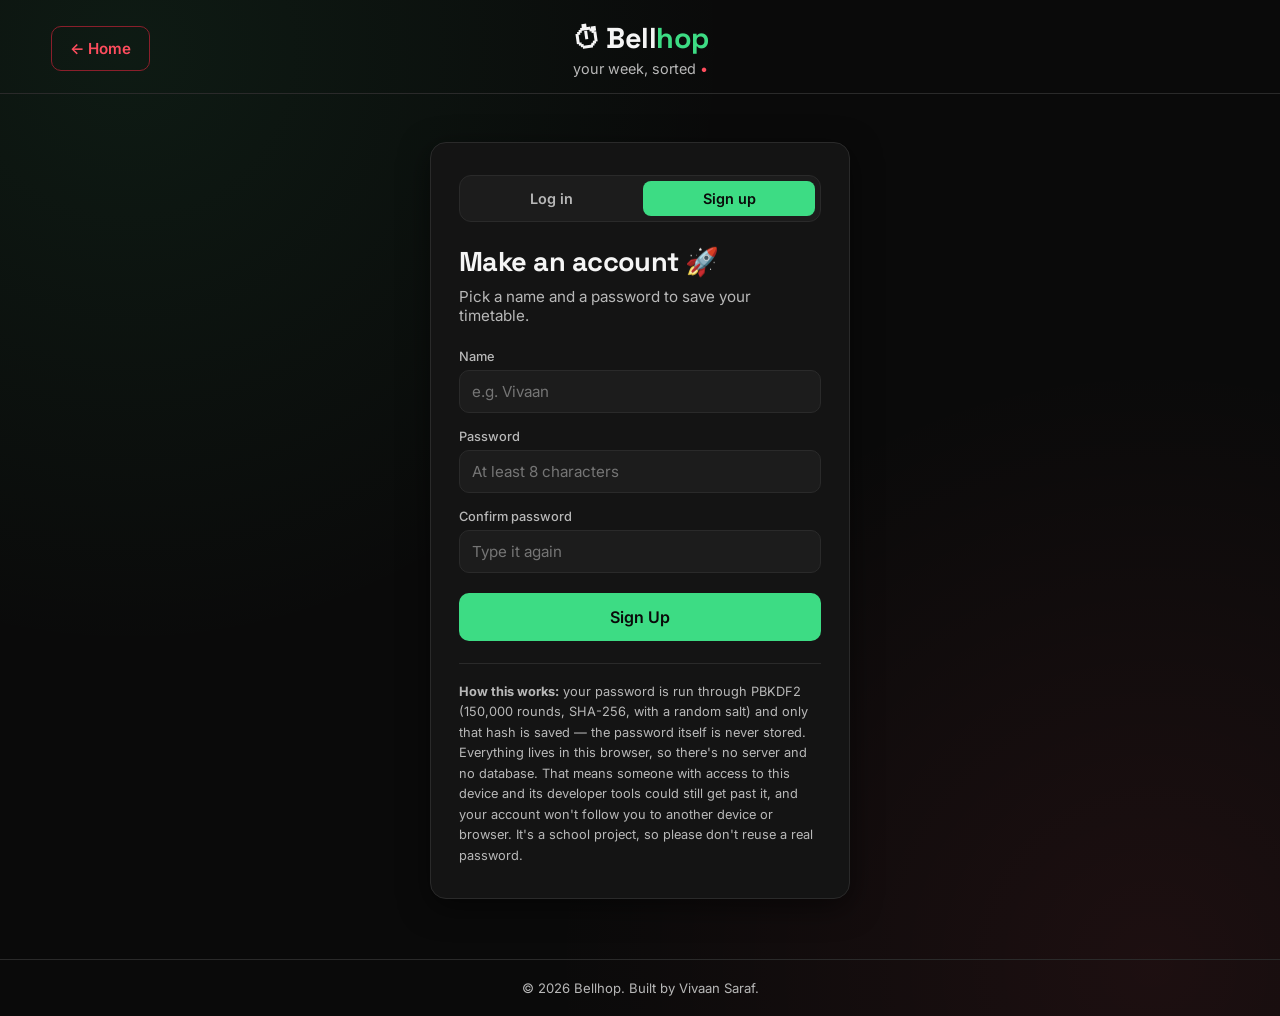
==== login.html @ 68343a3b "Add Bellhop: landing page, login, and timetable app Bellhop is a concept product for MYP students — " ====
<!DOCTYPE html>
<html lang="en">
<head>
<meta charset="UTF-8">
<meta name="viewport" content="width=device-width, initial-scale=1.0">
<title>Log In — Bellhop</title>
<link rel="preconnect" href="https://fonts.googleapis.com">
<link rel="preconnect" href="https://fonts.gstatic.com" crossorigin>
<link href="https://fonts.googleapis.com/css2?family=Space+Grotesk:wght@500;600;700&family=Inter:wght@400;500;600;700&display=swap" rel="stylesheet">
<link rel="stylesheet" href="style.css?v=5">
<link rel="stylesheet" href="login.css?v=5">
</head>
<body>

<header class="site-header">
  <div class="header-side">
    <button type="button" class="btn btn-ghost btn-home" id="homeBtn">← Home</button>
  </div>
  <div class="header-center">
    <div class="brand"><span class="brand-mark">⏱</span> Bell<span class="accent-green">hop</span></div>
    <p class="tagline">your week, sorted <span class="dot-red">•</span></p>
  </div>
  <div class="header-side header-side-right"></div>
</header>

<main class="login-shell">
  <section class="card login-card">
    <div class="mode-tabs" id="modeTabs">
      <button type="button" class="mode-tab active" data-mode="login">Log in</button>
      <button type="button" class="mode-tab" data-mode="signup">Sign up</button>
    </div>

    <h1 id="loginHeading">Welcome back 👋</h1>
    <p class="login-sub" id="loginSub">Log in to build and check your timetable.</p>

    <form id="loginForm" class="login-form" autocomplete="off">
      <div class="field">
        <label for="username">Name</label>
        <input type="text" id="username" placeholder="e.g. Vivaan" required maxlength="30" autocomplete="username">
      </div>

      <div class="field">
        <label for="password">Password</label>
        <input type="password" id="password" placeholder="At least 8 characters" required autocomplete="current-password">
      </div>

      <div class="field" id="confirmField" hidden>
        <label for="confirm">Confirm password</label>
        <input type="password" id="confirm" placeholder="Type it again" autocomplete="new-password">
      </div>

      <p class="form-msg form-msg-error" id="formError" hidden></p>
      <p class="form-msg form-msg-ok" id="formOk" hidden></p>

      <button type="submit" class="btn btn-primary btn-full" id="submitBtn">Log In</button>
    </form>

    <p class="login-note">
      <strong>How this works:</strong> your password is run through PBKDF2 (150,000 rounds, SHA-256,
      with a random salt) and only that hash is saved — the password itself is never stored.
      Everything lives in this browser, so there's no server and no database.
      That means someone with access to this device and its developer tools could still get past it,
      and your account won't follow you to another device or browser.
      It's a school project, so please don't reuse a real password.
    </p>
  </section>
</main>

<footer class="site-footer">
  <p>© 2026 Bellhop. Built by Vivaan Saraf.</p>
</footer>

<script src="login.js?v=5"></script>
</body>
</html>
---- style.css ----
:root{
  --black:#0a0a0a;
  --panel:#141414;
  --panel-2:#1c1c1c;
  --white:#f5f5f5;
  --white-dim:#b8b8b8;
  --green:#3ddc84;
  --green-dim:#1f7a48;
  --red:#ff4d5e;
  --red-dim:#8a1f2b;
  --border:#2a2a2a;
  --radius:16px;
  --shadow:0 8px 30px rgba(0,0,0,0.5);
}

*{box-sizing:border-box;margin:0;padding:0;}

/* Keep the hidden attribute working on elements that set their own display
   (e.g. .field uses display:flex, which would otherwise win). */
[hidden]{display:none !important;}

html{scroll-behavior:smooth;}

html, body{
  width:100%;
  min-height:100vh;
}

body{
  background:var(--black);
  background-image:
    radial-gradient(circle at 10% 5%, rgba(61,220,132,0.08), transparent 40%),
    radial-gradient(circle at 90% 95%, rgba(255,77,94,0.08), transparent 40%);
  color:var(--white);
  font-family:'Inter', sans-serif;
  -webkit-font-smoothing:antialiased;
  display:flex;
  flex-direction:column;
}

h1,h2,h3, .brand{
  font-family:'Space Grotesk', sans-serif;
}

.accent-green{color:var(--green);}
.dot-red{color:var(--red);}

/* HEADER */
.site-header{
  display:flex;
  align-items:center;
  gap:12px;
  padding:20px clamp(20px, 4vw, 56px) 16px;
  border-bottom:1px solid var(--border);
}
.header-side{
  flex:1 1 0;
  display:flex;
  align-items:center;
  gap:10px;
  min-width:0;
}
.header-side-right{
  justify-content:flex-end;
}
.header-center{
  text-align:center;
  flex-shrink:0;
}
.btn-home, .btn-logout{
  padding:8px 14px;
  font-size:0.85rem;
  white-space:nowrap;
}
.user-greet{
  color:var(--white-dim);
  font-size:0.85rem;
  white-space:nowrap;
  overflow:hidden;
  text-overflow:ellipsis;
}
.brand{
  font-size:1.8rem;
  font-weight:700;
  letter-spacing:-0.02em;
  color:var(--white);
}
.brand-mark{
  display:inline-block;
  transform:rotate(-8deg);
}
.tagline{
  color:var(--white-dim);
  font-size:0.9rem;
  margin-top:4px;
}

/* LAYOUT — full-width, fills the screen */
.page-shell{
  flex:1;
  width:100%;
  max-width:1800px;
  margin:0 auto;
  padding:28px clamp(20px, 4vw, 56px) 40px;
  display:grid;
  grid-template-columns:minmax(300px, 380px) 1fr;
  gap:28px;
  align-items:start;
}

/* Grid items default to min-width:auto, which lets wide content (the day-tab
   row) push a column past the viewport. Let them shrink instead. */
.page-shell > *{
  min-width:0;
}

.sidebar{
  display:flex;
  flex-direction:column;
  gap:24px;
  position:sticky;
  top:28px;
}

.card{
  background:var(--panel);
  border:1px solid var(--border);
  border-radius:var(--radius);
  padding:22px 20px;
  box-shadow:var(--shadow);
}

.timetable-card{
  min-height:calc(100vh - 220px);
  display:flex;
  flex-direction:column;
}

.card h2{
  font-size:1.15rem;
  margin-bottom:16px;
}

/* FORM */
.class-form{
  display:flex;
  flex-direction:column;
  gap:14px;
}

.field{
  display:flex;
  flex-direction:column;
  gap:6px;
}

.field-row{
  display:flex;
  gap:12px;
}
.field-row .field{
  flex:1;
}

label{
  font-size:0.8rem;
  color:var(--white-dim);
  font-weight:500;
}

input, select{
  background:var(--panel-2);
  border:1px solid var(--border);
  color:var(--white);
  padding:11px 12px;
  border-radius:10px;
  font-size:0.95rem;
  font-family:inherit;
  outline:none;
  transition:border-color 0.15s;
  width:100%;
}

input:focus, select:focus{
  border-color:var(--green);
}

select{
  appearance:none;
  background-image:linear-gradient(45deg, transparent 50%, var(--green) 50%), linear-gradient(135deg, var(--green) 50%, transparent 50%);
  background-position: calc(100% - 18px) center, calc(100% - 13px) center;
  background-size:5px 5px, 5px 5px;
  background-repeat:no-repeat;
}

.color-picker{
  display:flex;
  gap:10px;
}

.swatch{
  width:32px;
  height:32px;
  border-radius:50%;
  border:2px solid var(--border);
  cursor:pointer;
  transition:transform 0.15s, border-color 0.15s;
}
.swatch:hover{transform:scale(1.1);}
.swatch.selected{
  border-color:var(--white);
  box-shadow:0 0 0 2px var(--black), 0 0 0 4px currentColor;
}
.swatch-green{background:var(--green); color:var(--green);}
.swatch-red{background:var(--red); color:var(--red);}
.swatch-white{background:var(--white); color:var(--white);}

.btn{
  display:inline-block;
  border:none;
  border-radius:10px;
  padding:12px 18px;
  font-family:inherit;
  font-weight:600;
  font-size:0.95rem;
  text-decoration:none;
  text-align:center;
  cursor:pointer;
  transition:transform 0.12s ease, filter 0.15s;
}
.btn:active{transform:scale(0.97);}

.btn-primary{
  background:var(--green);
  color:var(--black);
}
.btn-primary:hover{filter:brightness(1.1);}

.btn-ghost{
  background:transparent;
  color:var(--red);
  border:1px solid var(--red-dim);
}
.btn-ghost:hover{
  background:rgba(255,77,94,0.1);
}

/* TIMETABLE CARD */
.tt-header{
  display:flex;
  align-items:center;
  justify-content:space-between;
  gap:10px;
  flex-wrap:wrap;
  margin-bottom:16px;
}
.tt-header h2{margin-bottom:0;}

/* day-tabs only used as a mobile/narrow filter */
.day-tabs{
  display:none;
  gap:6px;
  overflow-x:auto;
  padding-bottom:10px;
  margin-bottom:14px;
  -webkit-overflow-scrolling:touch;
}
.day-tabs::-webkit-scrollbar{height:4px;}
.day-tabs::-webkit-scrollbar-thumb{background:var(--border);border-radius:4px;}

.day-tab{
  flex:0 0 auto;
  background:var(--panel-2);
  color:var(--white-dim);
  border:1px solid var(--border);
  padding:8px 14px;
  border-radius:999px;
  font-family:inherit;
  font-weight:600;
  font-size:0.85rem;
  cursor:pointer;
  transition:all 0.15s;
}
.day-tab:hover{
  border-color:var(--green-dim);
  color:var(--white);
}
.day-tab.active{
  background:var(--green);
  color:var(--black);
  border-color:var(--green);
}

/* WEEK GRID — full 7-day view, fills all available width */
.week-grid{
  flex:1;
  display:grid;
  grid-template-columns:repeat(7, 1fr);
  gap:12px;
}

.day-col{
  background:var(--panel-2);
  border:1px solid var(--border);
  border-radius:12px;
  padding:12px;
  display:flex;
  flex-direction:column;
  gap:10px;
  min-height:100%;
}

.day-col-head{
  font-size:0.85rem;
  font-weight:700;
  color:var(--green);
  text-align:center;
  padding-bottom:8px;
  border-bottom:1px solid var(--border);
}

.day-col.is-today .day-col-head{
  color:var(--black);
  background:var(--green);
  border-radius:8px;
  padding:6px 4px;
  border-bottom:none;
}

.day-col-list{
  display:flex;
  flex-direction:column;
  gap:8px;
  flex:1;
}

.day-col-empty{
  color:var(--white-dim);
  font-size:0.78rem;
  text-align:center;
  padding:14px 4px;
  opacity:0.6;
}

.class-item{
  display:flex;
  align-items:flex-start;
  gap:8px;
  background:var(--panel);
  border:1px solid var(--border);
  border-left:4px solid var(--green);
  border-radius:10px;
  padding:10px;
  animation:pop 0.2s ease;
}
.class-item.color-red{border-left-color:var(--red);}
.class-item.color-white{border-left-color:var(--white);}

@keyframes pop{
  from{opacity:0; transform:translateY(6px);}
  to{opacity:1; transform:translateY(0);}
}

.class-info{
  flex:1;
  min-width:0;
}
.class-subject{
  font-weight:600;
  font-size:0.92rem;
  margin-bottom:2px;
  overflow-wrap:break-word;
}
.class-meta{
  font-size:0.76rem;
  color:var(--white-dim);
  display:flex;
  gap:6px;
  flex-wrap:wrap;
}
.class-time{
  color:var(--green);
  font-weight:600;
}

.class-delete{
  background:transparent;
  border:none;
  color:var(--red);
  font-size:1rem;
  cursor:pointer;
  padding:4px;
  line-height:1;
  border-radius:8px;
  transition:background 0.15s;
  flex-shrink:0;
}
.class-delete:hover{
  background:rgba(255,77,94,0.12);
}

.empty-state{
  text-align:center;
  color:var(--white-dim);
  padding:24px 10px;
  font-size:0.9rem;
}

/* NEXT UP */
.next-card{
  border-color:var(--green-dim);
}
.next-up .class-item{
  border-left-color:var(--green);
}

/* FOOTER */
.site-footer{
  text-align:center;
  color:var(--white-dim);
  font-size:0.82rem;
  padding:20px;
  border-top:1px solid var(--border);
}

/* RESPONSIVE */
@media (max-width:1100px){
  .week-grid{
    grid-template-columns:repeat(7, minmax(200px, 1fr));
    overflow-x:auto;
    padding-bottom:8px;
  }
  .day-col{min-width:200px;}
}

@media (max-width:860px){
  .page-shell{
    grid-template-columns:1fr;
  }
  .sidebar{
    position:static;
  }
  .timetable-card{
    min-height:0;
  }
  .day-tabs{display:flex;}
  .week-grid{
    display:block;
  }
  .day-col{
    display:none;
    min-width:0;
    border:none;
    background:transparent;
    padding:0;
  }
  .day-col.active{display:flex;}
  .day-col-head{display:none;}
}

@media (max-width:700px){
  .site-header{
    flex-wrap:wrap;
    justify-content:space-between;
    padding-top:16px;
  }
  .header-center{
    order:-1;
    flex:1 1 100%;
  }
  .header-side{flex:0 0 auto;}
  .user-greet{max-width:40vw;}
}

@media (max-width:480px){
  .brand{font-size:1.5rem;}
  .card{padding:18px 14px;}
  .field-row{flex-direction:column;}
  .class-item{flex-wrap:wrap;}
  .tagline{margin-bottom:6px;}
}
---- login.css ----
.login-shell{
  flex:1;
  display:flex;
  align-items:center;
  justify-content:center;
  padding:48px clamp(20px, 4vw, 56px) 60px;
}

.login-card{
  width:100%;
  max-width:420px;
  padding:32px 28px;
}

.mode-tabs{
  display:flex;
  gap:6px;
  background:var(--panel-2);
  border:1px solid var(--border);
  border-radius:12px;
  padding:5px;
  margin-bottom:22px;
}

.mode-tab{
  flex:1;
  background:transparent;
  border:none;
  border-radius:8px;
  padding:9px 10px;
  font-family:inherit;
  font-size:0.9rem;
  font-weight:600;
  color:var(--white-dim);
  cursor:pointer;
  transition:background 0.15s, color 0.15s;
}
.mode-tab:hover{color:var(--white);}
.mode-tab.active{
  background:var(--green);
  color:var(--black);
}

.form-msg{
  font-size:0.85rem;
  font-weight:500;
  line-height:1.5;
}
.form-msg-error{color:var(--red);}
.form-msg-ok{color:var(--green);}

.login-card h1{
  font-family:'Space Grotesk', sans-serif;
  font-size:1.7rem;
  font-weight:700;
  letter-spacing:-0.02em;
  margin-bottom:8px;
}

.login-sub{
  color:var(--white-dim);
  font-size:0.95rem;
  margin-bottom:24px;
}

.login-form{
  display:flex;
  flex-direction:column;
  gap:16px;
}

.btn-full{
  width:100%;
  padding:14px 18px;
  font-size:1rem;
  margin-top:4px;
}

.login-error{
  color:var(--red);
  font-size:0.85rem;
  font-weight:500;
}

.login-note{
  margin-top:22px;
  padding-top:18px;
  border-top:1px solid var(--border);
  color:var(--white-dim);
  font-size:0.8rem;
  line-height:1.6;
}

@media (max-width:480px){
  .login-shell{padding:28px 16px 40px;}
  .login-card{padding:24px 18px;}
}
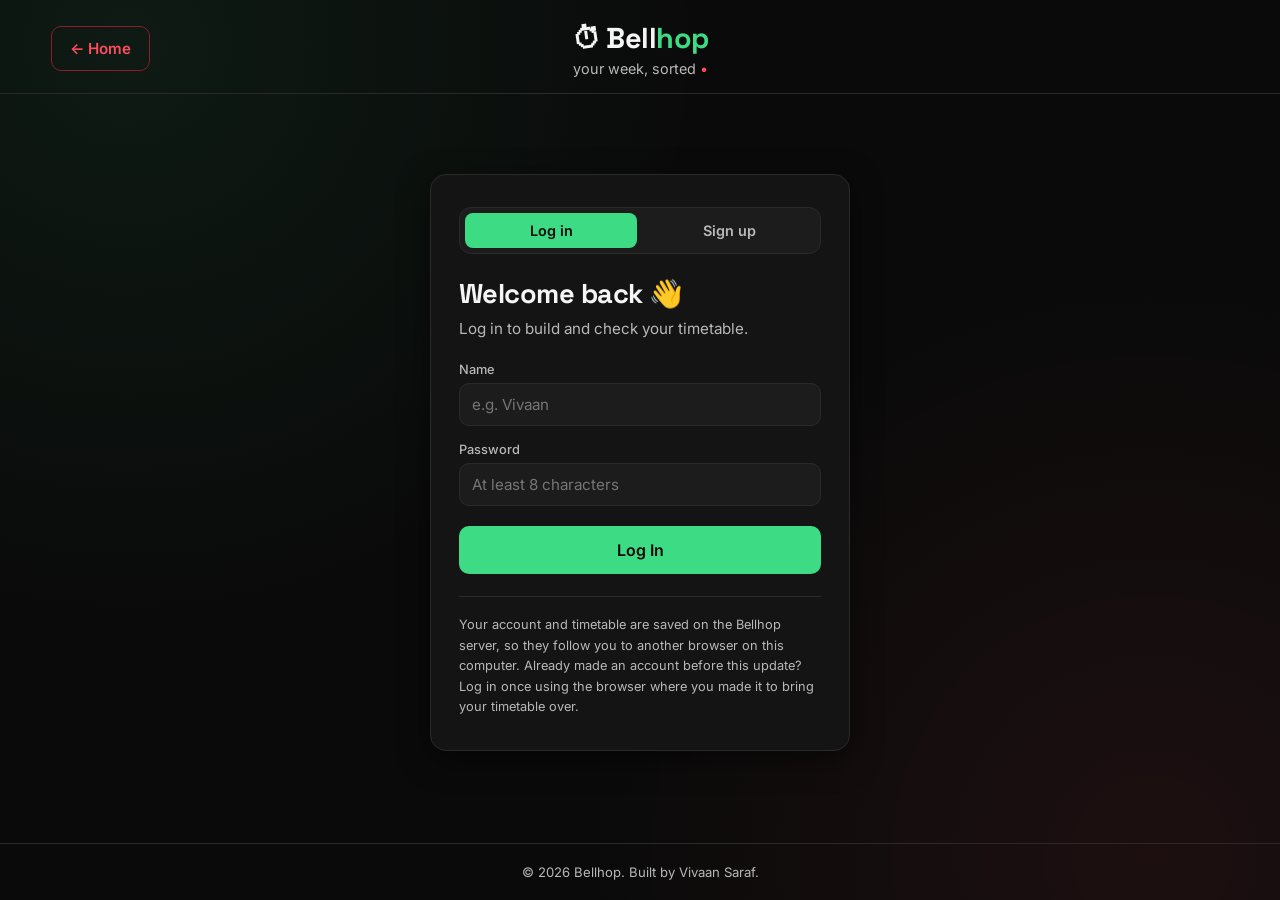
==== commit 4aeb5339: "Improve Bellhop timetable and account experience" ====
--- a/login.html
+++ b/login.html
@@ -7,8 +7,8 @@
 <link rel="preconnect" href="https://fonts.googleapis.com">
 <link rel="preconnect" href="https://fonts.gstatic.com" crossorigin>
 <link href="https://fonts.googleapis.com/css2?family=Space+Grotesk:wght@500;600;700&family=Inter:wght@400;500;600;700&display=swap" rel="stylesheet">
-<link rel="stylesheet" href="style.css?v=5">
-<link rel="stylesheet" href="login.css?v=5">
+<link rel="stylesheet" href="style.css?v=6">
+<link rel="stylesheet" href="login.css?v=6">
 </head>
 <body>
 
@@ -56,12 +56,8 @@
     </form>
 
     <p class="login-note">
-      <strong>How this works:</strong> your password is run through PBKDF2 (150,000 rounds, SHA-256,
-      with a random salt) and only that hash is saved — the password itself is never stored.
-      Everything lives in this browser, so there's no server and no database.
-      That means someone with access to this device and its developer tools could still get past it,
-      and your account won't follow you to another device or browser.
-      It's a school project, so please don't reuse a real password.
+      Your account and timetable are saved on the Bellhop server, so they follow you to another browser on this computer.
+      Already made an account before this update? Log in once using the browser where you made it to bring your timetable over.
     </p>
   </section>
 </main>
@@ -70,6 +66,6 @@
   <p>© 2026 Bellhop. Built by Vivaan Saraf.</p>
 </footer>
 
-<script src="login.js?v=5"></script>
+<script src="login.js?v=9"></script>
 </body>
 </html>
--- a/style.css
+++ b/style.css
@@ -99,11 +99,11 @@
 .page-shell{
   flex:1;
   width:100%;
-  max-width:1800px;
+  max-width:none;
   margin:0 auto;
   padding:28px clamp(20px, 4vw, 56px) 40px;
   display:grid;
-  grid-template-columns:minmax(300px, 380px) 1fr;
+  grid-template-columns:minmax(0, 1fr);
   gap:28px;
   align-items:start;
 }
@@ -115,12 +115,13 @@
 }
 
 .sidebar{
-  display:flex;
-  flex-direction:column;
+  display:grid;
+  grid-template-columns:minmax(0, 2fr) minmax(280px, 1fr);
   gap:24px;
-  position:sticky;
-  top:28px;
-}
+  align-items:start;
+}
+.add-card{grid-row:span 2;}
+.sidebar > *{min-width:0;}
 
 .card{
   background:var(--panel);
@@ -131,7 +132,7 @@
 }
 
 .timetable-card{
-  min-height:calc(100vh - 220px);
+  min-height:300px;
   display:flex;
   flex-direction:column;
 }
@@ -143,10 +144,33 @@
 
 /* FORM */
 .class-form{
-  display:flex;
-  flex-direction:column;
+  display:grid;
+  grid-template-columns:repeat(2,minmax(0,1fr));
   gap:14px;
 }
+.form-wide{grid-column:1 / -1;}
+.class-form > *{min-width:0;}
+.form-help{font-size:.84rem;color:var(--white-dim);line-height:1.55;}
+.repeat-options{border:1px solid var(--border);border-radius:10px;padding:12px 14px;}
+.repeat-options summary{cursor:pointer;font-size:.9rem;color:var(--green);}
+.repeat-options p{font-size:.8rem;color:var(--white-dim);margin:12px 0;line-height:1.5;}
+.repeat-options fieldset{border:0;}
+.repeat-days{display:flex;flex-wrap:wrap;gap:8px;}
+.repeat-day{display:flex;align-items:center;gap:7px;padding:9px 12px;border:1px solid var(--border);border-radius:8px;cursor:pointer;}
+.repeat-day:has(input:checked){border-color:var(--green);color:var(--green);}
+.repeat-day:has(input:disabled){opacity:.45;cursor:default;}
+.repeat-day input{width:16px;height:16px;accent-color:var(--green);}
+.sr-only{position:absolute;width:1px;height:1px;padding:0;margin:-1px;overflow:hidden;clip:rect(0,0,0,0);white-space:nowrap;border:0;}
+.btn:disabled{opacity:.55;cursor:wait;}
+.btn:focus-visible, summary:focus-visible, input:focus-visible{outline:2px solid var(--green);outline-offset:3px;}
+.clash-dialog{margin:auto;width:min(480px,calc(100% - 32px));max-height:85vh;overflow:auto;border:1px solid var(--red-dim);border-radius:20px;padding:28px;background:var(--panel);color:var(--white);box-shadow:var(--shadow);font-family:inherit;}
+.clash-dialog::backdrop{background:rgba(0,0,0,.75);backdrop-filter:blur(4px);}
+.clash-icon{display:grid;place-items:center;width:38px;height:38px;background:var(--red);color:var(--black);font-weight:700;font-size:1.4rem;border-radius:50%;margin-bottom:18px;}
+.clash-dialog h2{font-size:1.5rem;margin-bottom:10px;}
+.clash-dialog p{color:var(--white-dim);font-size:.92rem;line-height:1.6;}
+.clash-dialog ul{list-style:none;margin:20px 0;display:grid;gap:10px;}
+.clash-dialog li{padding:12px;background:var(--panel-2);border-left:3px solid var(--red);border-radius:8px;font-size:.9rem;line-height:1.6;overflow-wrap:anywhere;}
+.clash-dialog .btn{width:100%;}
 
 .field{
   display:flex;
@@ -298,6 +322,74 @@
   grid-template-columns:repeat(7, 1fr);
   gap:12px;
 }
+.week-grid.cycle-grid{
+  grid-template-columns:repeat(10, minmax(170px, 1fr));
+  overflow-x:auto;
+  padding-bottom:8px;
+}
+
+.schedule-settings{
+  display:flex;
+  align-items:end;
+  flex-wrap:wrap;
+  gap:12px 18px;
+  padding:14px;
+  margin-bottom:16px;
+  background:var(--panel-2);
+  border:1px solid var(--border);
+  border-radius:12px;
+}
+.schedule-settings .field{min-width:150px;}
+.schedule-settings select,
+.schedule-settings input{width:100%;}
+.schedule-settings p{
+  color:var(--white-dim);
+  font-size:0.78rem;
+  line-height:1.45;
+  flex:1 1 200px;
+}
+
+.import-card input[type=file]{
+  display:block;
+  width:100%;
+  margin:8px 0 12px;
+  font-size:0.84rem;
+}
+.import-card .btn{width:100%;}
+.import-help, .import-message{
+  color:var(--white-dim);
+  font-size:0.85rem;
+  line-height:1.5;
+}
+.import-help{margin-bottom:14px;}
+.import-message:not(:empty){margin-top:10px;}
+
+.import-preview{
+  margin-top:24px;
+  padding-top:24px;
+  border-top:1px solid var(--border);
+  scroll-margin-top:100px;
+}
+.preview-heading h3{font-size:1.35rem; margin-bottom:6px;}
+.preview-heading p{color:var(--white-dim); font-size:0.9rem; margin-bottom:18px;}
+.import-preview #previewError:not(:empty){color:var(--red); margin-bottom:12px;}
+.preview-date{max-width:290px; margin-bottom:18px;}
+.preview-date small{color:var(--white-dim); line-height:1.45;}
+.preview-rows{display:flex; flex-direction:column; gap:10px;}
+.preview-row{
+  display:grid;
+  grid-template-columns:110px minmax(130px,1fr) 115px 115px minmax(110px,0.7fr) auto;
+  gap:8px;
+  align-items:end;
+  padding:12px;
+  border:1px solid var(--border);
+  border-radius:12px;
+  background:var(--panel-2);
+}
+.preview-row input, .preview-row select{width:100%; min-width:0;}
+.preview-row .preview-remove{padding:11px 12px;}
+.preview-actions{display:flex; gap:10px; flex-wrap:wrap; margin-top:16px;}
+.preview-actions .btn{flex:1 1 auto;}
 
 .day-col{
   background:var(--panel-2);
@@ -438,8 +530,9 @@
     grid-template-columns:1fr;
   }
   .sidebar{
-    position:static;
-  }
+    grid-template-columns:repeat(2,minmax(0,1fr));
+  }
+  .add-card{grid-column:1 / -1;grid-row:auto;}
   .timetable-card{
     min-height:0;
   }
@@ -456,6 +549,9 @@
   }
   .day-col.active{display:flex;}
   .day-col-head{display:none;}
+  .preview-row{grid-template-columns:repeat(2,minmax(0,1fr));}
+  .preview-row .field:nth-child(2){grid-column:span 2;}
+  .preview-row .preview-remove{grid-column:span 2;}
 }
 
 @media (max-width:700px){
@@ -473,9 +569,12 @@
 }
 
 @media (max-width:480px){
+  .sidebar,.class-form{grid-template-columns:minmax(0,1fr);}
+  .add-card{grid-column:auto;}
   .brand{font-size:1.5rem;}
   .card{padding:18px 14px;}
   .field-row{flex-direction:column;}
   .class-item{flex-wrap:wrap;}
   .tagline{margin-bottom:6px;}
-}
+  .schedule-settings .field{flex:1 1 100%;}
+}
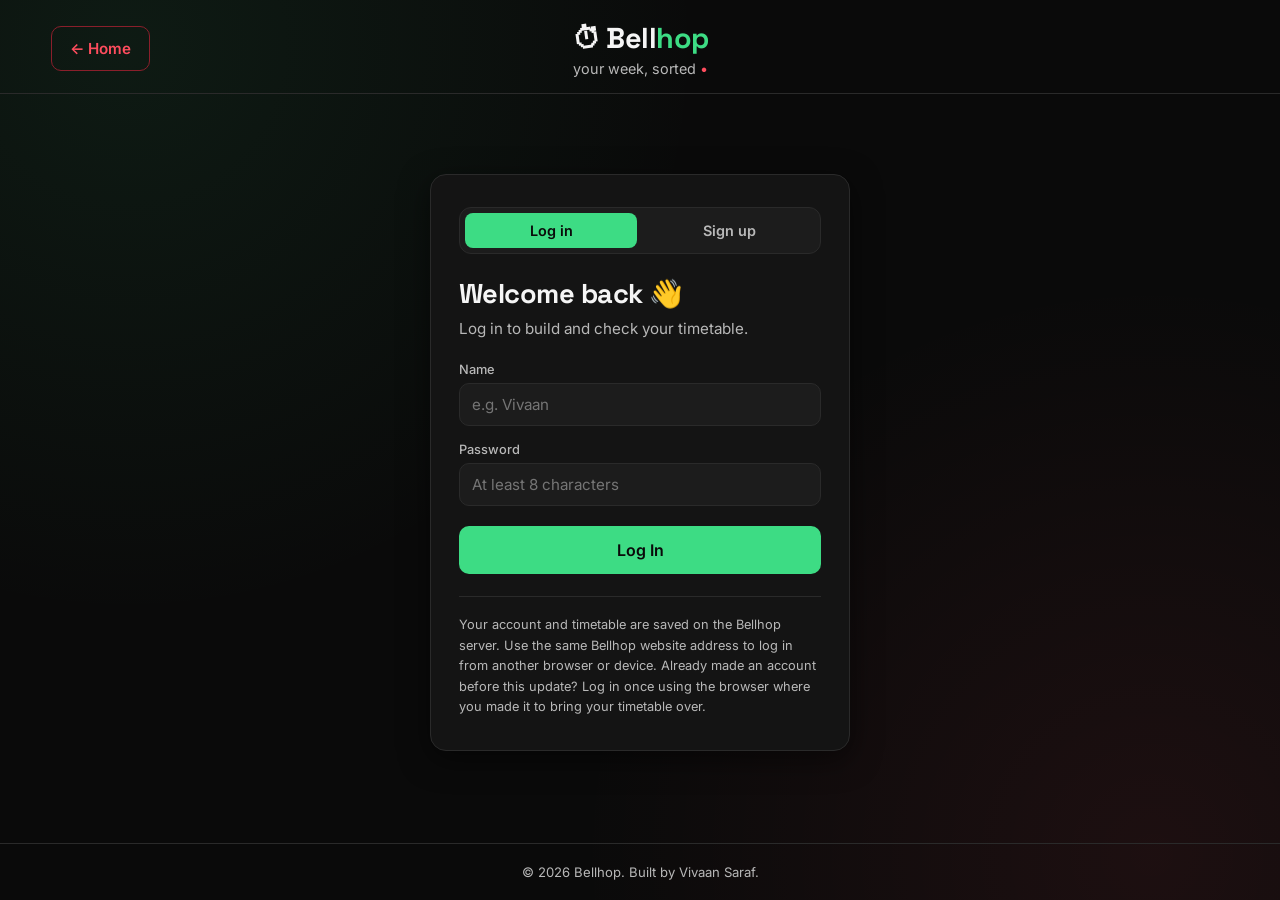
==== commit 1e603f09: "Prepare Bellhop for free hosting with persistent Postgres storage" ====
--- a/login.html
+++ b/login.html
@@ -56,7 +56,7 @@
     </form>
 
     <p class="login-note">
-      Your account and timetable are saved on the Bellhop server, so they follow you to another browser on this computer.
+      Your account and timetable are saved on the Bellhop server. Use the same Bellhop website address to log in from another browser or device.
       Already made an account before this update? Log in once using the browser where you made it to bring your timetable over.
     </p>
   </section>
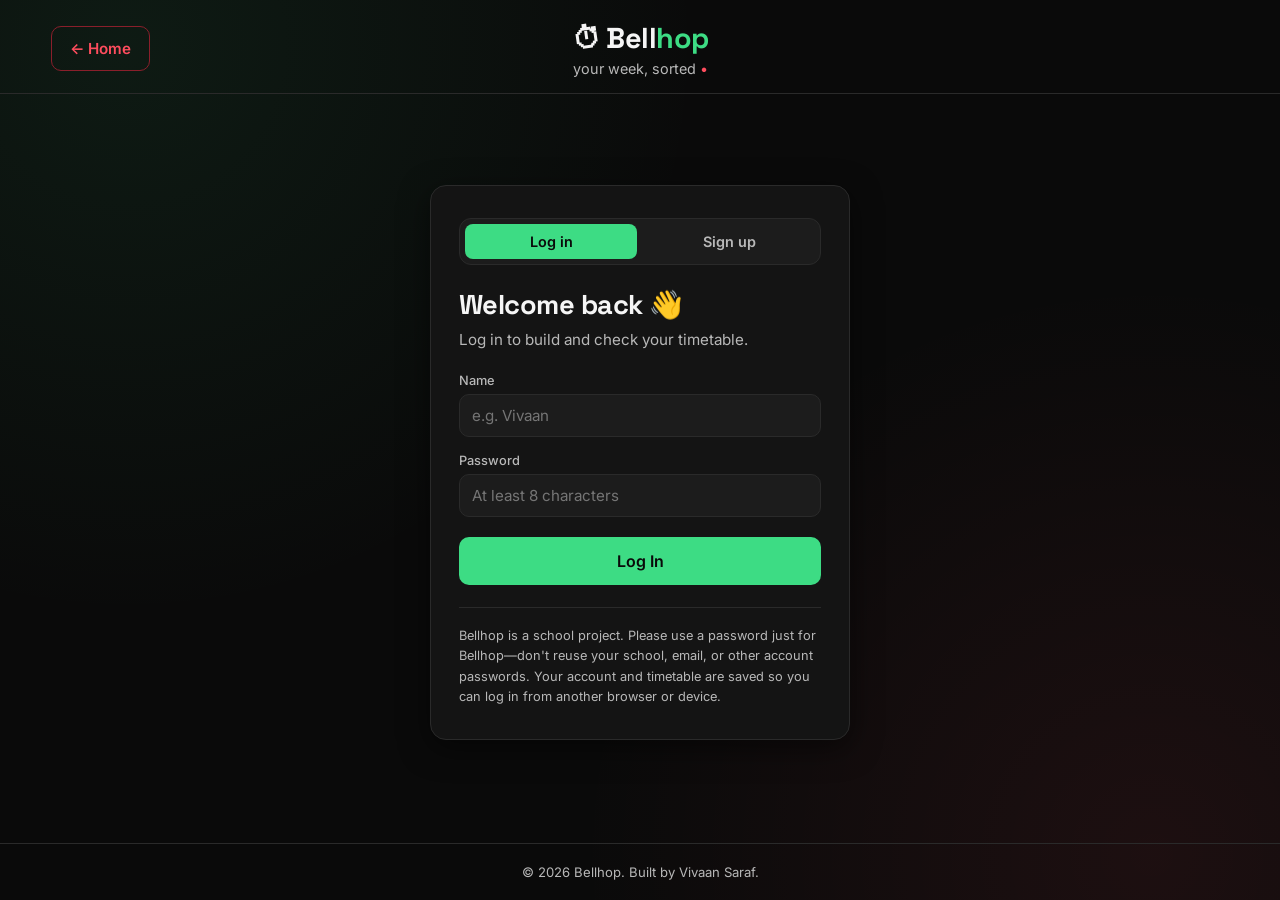
==== commit b7c05711: "Add a school project password reminder to the login page" ====
--- a/login.html
+++ b/login.html
@@ -4,6 +4,7 @@
 <meta charset="UTF-8">
 <meta name="viewport" content="width=device-width, initial-scale=1.0">
 <title>Log In — Bellhop</title>
+<script src="session-ui.js?v=10"></script>
 <link rel="preconnect" href="https://fonts.googleapis.com">
 <link rel="preconnect" href="https://fonts.gstatic.com" crossorigin>
 <link href="https://fonts.googleapis.com/css2?family=Space+Grotesk:wght@500;600;700&family=Inter:wght@400;500;600;700&display=swap" rel="stylesheet">
@@ -56,8 +57,8 @@
     </form>
 
     <p class="login-note">
-      Your account and timetable are saved on the Bellhop server. Use the same Bellhop website address to log in from another browser or device.
-      Already made an account before this update? Log in once using the browser where you made it to bring your timetable over.
+      Bellhop is a school project. Please use a password just for Bellhop—don't reuse your school, email, or other account passwords.
+      Your account and timetable are saved so you can log in from another browser or device.
     </p>
   </section>
 </main>
@@ -66,6 +67,6 @@
   <p>© 2026 Bellhop. Built by Vivaan Saraf.</p>
 </footer>
 
-<script src="login.js?v=9"></script>
+<script src="login.js?v=10"></script>
 </body>
 </html>
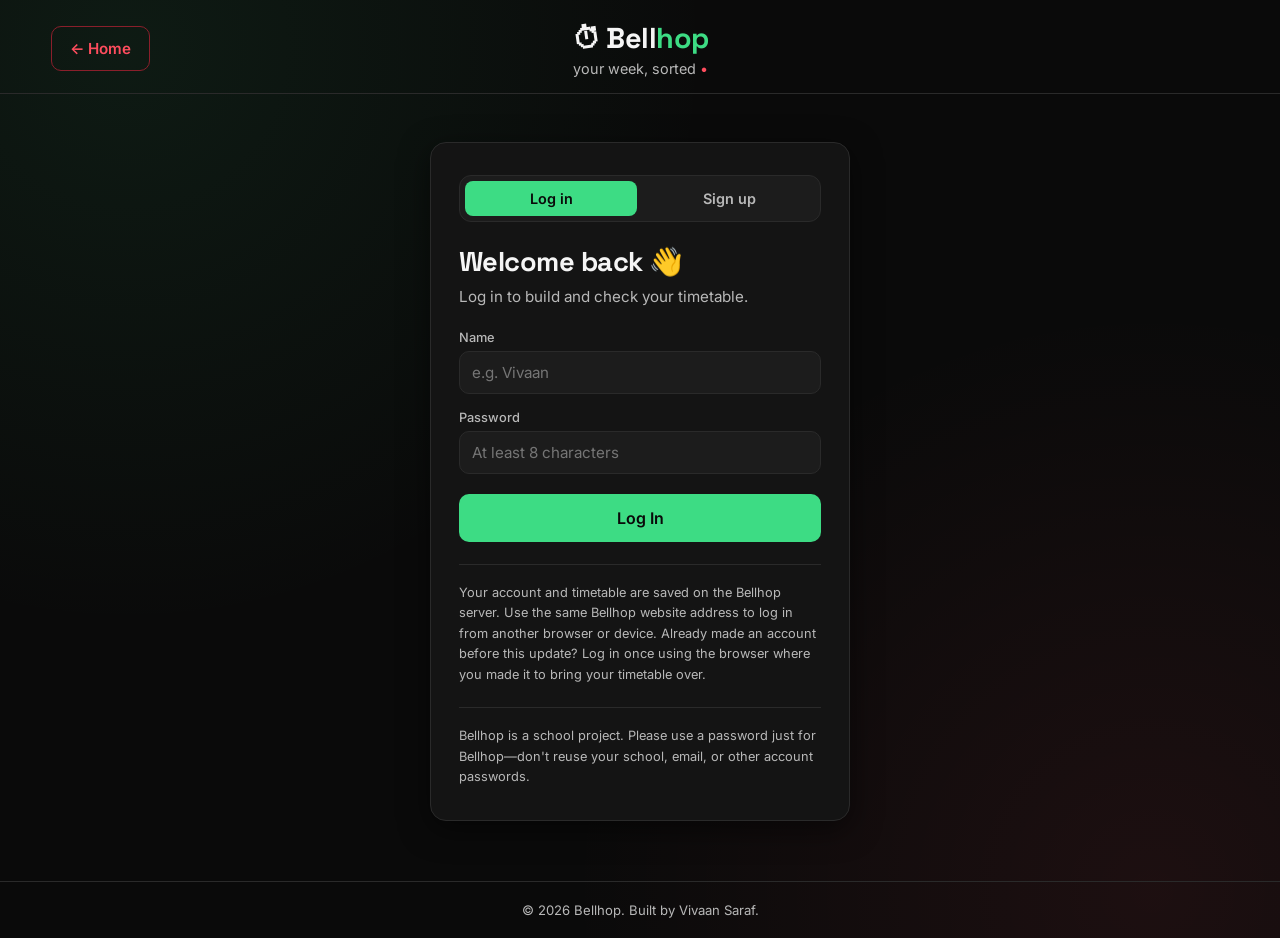
==== commit 045a3723: "Keep the original account note alongside the password reminder" ====
--- a/login.html
+++ b/login.html
@@ -57,8 +57,11 @@
     </form>
 
     <p class="login-note">
+      Your account and timetable are saved on the Bellhop server. Use the same Bellhop website address to log in from another browser or device.
+      Already made an account before this update? Log in once using the browser where you made it to bring your timetable over.
+    </p>
+    <p class="login-note">
       Bellhop is a school project. Please use a password just for Bellhop—don't reuse your school, email, or other account passwords.
-      Your account and timetable are saved so you can log in from another browser or device.
     </p>
   </section>
 </main>
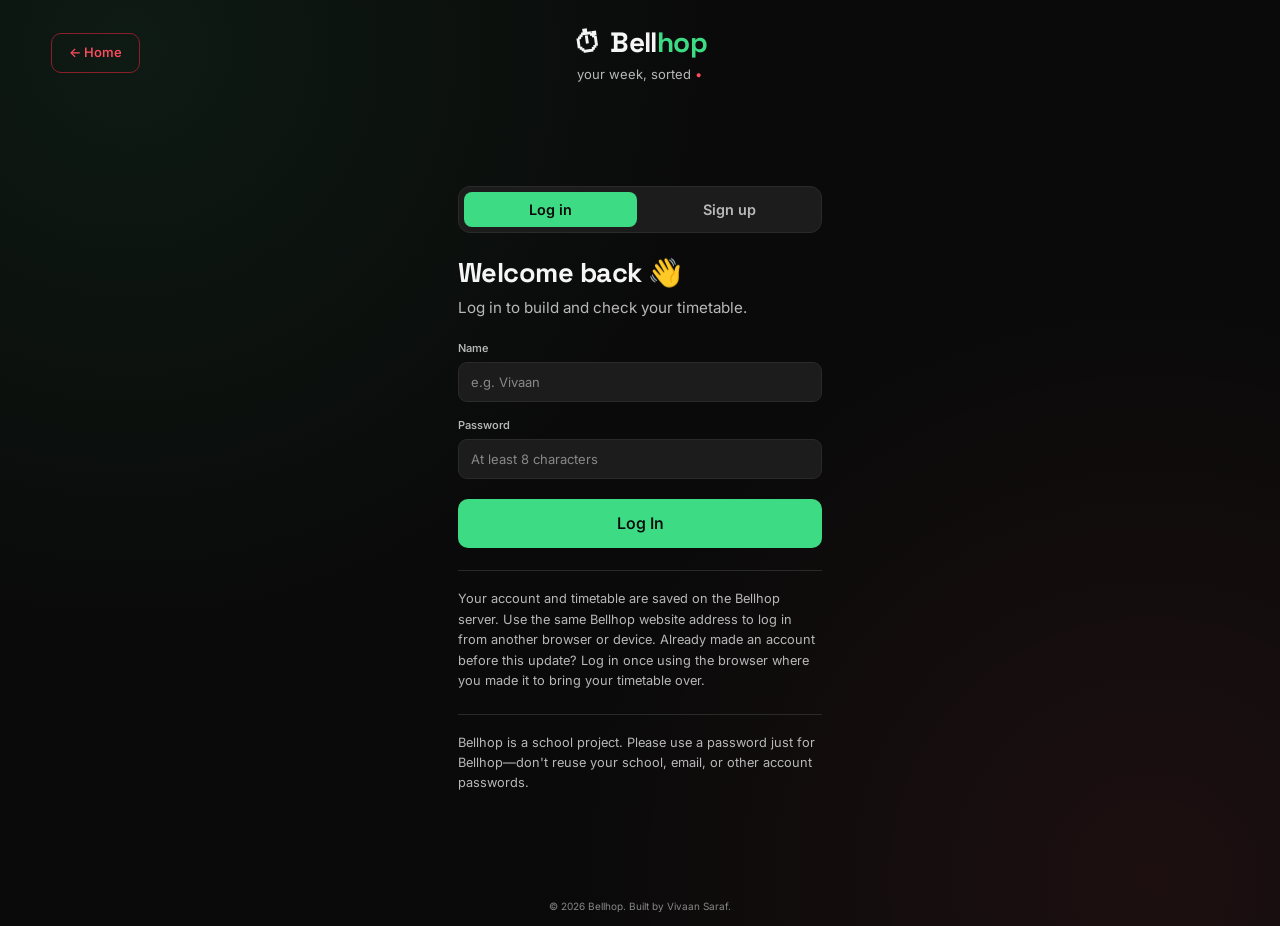
==== commit cd262da2: "Fix login header spacing and responsive brand alignment" ====
--- a/login.html
+++ b/login.html
@@ -9,16 +9,16 @@
 <link rel="preconnect" href="https://fonts.gstatic.com" crossorigin>
 <link href="https://fonts.googleapis.com/css2?family=Space+Grotesk:wght@500;600;700&family=Inter:wght@400;500;600;700&display=swap" rel="stylesheet">
 <link rel="stylesheet" href="style.css?v=6">
-<link rel="stylesheet" href="login.css?v=6">
+<link rel="stylesheet" href="login.css?v=7">
 </head>
-<body>
+<body class="login-page">
 
 <header class="site-header">
   <div class="header-side">
     <button type="button" class="btn btn-ghost btn-home" id="homeBtn">← Home</button>
   </div>
   <div class="header-center">
-    <div class="brand"><span class="brand-mark">⏱</span> Bell<span class="accent-green">hop</span></div>
+    <div class="brand"><span class="brand-mark" aria-hidden="true">⏱</span><span class="brand-name">Bell<span class="accent-green">hop</span></span></div>
     <p class="tagline">your week, sorted <span class="dot-red">•</span></p>
   </div>
   <div class="header-side header-side-right"></div>
--- a/style.css
+++ b/style.css
@@ -1,7 +1,9 @@
 :root{
+  color-scheme:dark;
   --black:#0a0a0a;
   --panel:#141414;
   --panel-2:#1c1c1c;
+  --calendar:#141414;
   --white:#f5f5f5;
   --white-dim:#b8b8b8;
   --green:#3ddc84;
@@ -10,571 +12,351 @@
   --red-dim:#8a1f2b;
   --border:#2a2a2a;
   --radius:16px;
-  --shadow:0 8px 30px rgba(0,0,0,0.5);
-}
-
+  --shadow:0 8px 30px rgba(0,0,0,.5);
+  --day-count:5;
+  --hour-height:100px;
+  --grid-height:1100px;
+}
 *{box-sizing:border-box;margin:0;padding:0;}
-
-/* Keep the hidden attribute working on elements that set their own display
-   (e.g. .field uses display:flex, which would otherwise win). */
 [hidden]{display:none !important;}
-
-html{scroll-behavior:smooth;}
-
-html, body{
-  width:100%;
-  min-height:100vh;
-}
-
-body{
-  background:var(--black);
-  background-image:
-    radial-gradient(circle at 10% 5%, rgba(61,220,132,0.08), transparent 40%),
-    radial-gradient(circle at 90% 95%, rgba(255,77,94,0.08), transparent 40%);
-  color:var(--white);
-  font-family:'Inter', sans-serif;
-  -webkit-font-smoothing:antialiased;
-  display:flex;
-  flex-direction:column;
-}
-
-h1,h2,h3, .brand{
-  font-family:'Space Grotesk', sans-serif;
-}
-
+html,body{width:100%;min-height:100%;}
+body{background:var(--black);background-image:radial-gradient(circle at 10% 5%,rgba(61,220,132,.08),transparent 40%),radial-gradient(circle at 90% 95%,rgba(255,77,94,.08),transparent 40%);color:var(--white);font-family:'Inter',Arial,sans-serif;font-size:14px;-webkit-font-smoothing:antialiased;}
+body.calendar-app{display:flex;flex-direction:column;height:100dvh;overflow:hidden;}
+button,input,select{font:inherit;}
+button{cursor:pointer;}
+button,select,input{color:inherit;}
+button:disabled{opacity:.5;cursor:wait;}
+button:focus-visible,select:focus-visible,input:focus-visible,summary:focus-visible,[tabindex]:focus-visible{outline:2px solid var(--green);outline-offset:3px;}
+button svg,.icon-btn svg{width:20px;height:20px;flex-shrink:0;}
+.sr-only{position:absolute;width:1px;height:1px;margin:-1px;padding:0;overflow:hidden;clip:rect(0,0,0,0);white-space:nowrap;border:0;}
+
+/* A single workspace, with the calendar taking the whole page. */
+.app-header{height:72px;display:flex;align-items:center;justify-content:space-between;padding:0 28px;gap:24px;flex-shrink:0;}
+h1,h2,h3,.brand{font-family:'Space Grotesk',sans-serif;}
 .accent-green{color:var(--green);}
-.dot-red{color:var(--red);}
-
-/* HEADER */
-.site-header{
-  display:flex;
-  align-items:center;
-  gap:12px;
-  padding:20px clamp(20px, 4vw, 56px) 16px;
-  border-bottom:1px solid var(--border);
-}
-.header-side{
-  flex:1 1 0;
-  display:flex;
-  align-items:center;
-  gap:10px;
-  min-width:0;
-}
-.header-side-right{
-  justify-content:flex-end;
-}
-.header-center{
-  text-align:center;
-  flex-shrink:0;
-}
-.btn-home, .btn-logout{
-  padding:8px 14px;
-  font-size:0.85rem;
-  white-space:nowrap;
-}
-.user-greet{
-  color:var(--white-dim);
-  font-size:0.85rem;
-  white-space:nowrap;
-  overflow:hidden;
-  text-overflow:ellipsis;
-}
-.brand{
-  font-size:1.8rem;
-  font-weight:700;
-  letter-spacing:-0.02em;
-  color:var(--white);
-}
-.brand-mark{
-  display:inline-block;
-  transform:rotate(-8deg);
-}
-.tagline{
-  color:var(--white-dim);
-  font-size:0.9rem;
-  margin-top:4px;
-}
-
-/* LAYOUT — full-width, fills the screen */
-.page-shell{
-  flex:1;
-  width:100%;
-  max-width:none;
-  margin:0 auto;
-  padding:28px clamp(20px, 4vw, 56px) 40px;
-  display:grid;
-  grid-template-columns:minmax(0, 1fr);
-  gap:28px;
-  align-items:start;
-}
-
-/* Grid items default to min-width:auto, which lets wide content (the day-tab
-   row) push a column past the viewport. Let them shrink instead. */
-.page-shell > *{
-  min-width:0;
-}
-
-.sidebar{
-  display:grid;
-  grid-template-columns:minmax(0, 2fr) minmax(280px, 1fr);
-  gap:24px;
-  align-items:start;
-}
-.add-card{grid-row:span 2;}
-.sidebar > *{min-width:0;}
-
-.card{
-  background:var(--panel);
-  border:1px solid var(--border);
-  border-radius:var(--radius);
-  padding:22px 20px;
-  box-shadow:var(--shadow);
-}
-
-.timetable-card{
-  min-height:300px;
-  display:flex;
-  flex-direction:column;
-}
-
-.card h2{
-  font-size:1.15rem;
-  margin-bottom:16px;
-}
-
-/* FORM */
-.class-form{
-  display:grid;
-  grid-template-columns:repeat(2,minmax(0,1fr));
-  gap:14px;
-}
+.brand{display:flex;align-items:center;gap:10px;color:var(--white);text-decoration:none;font-size:28px;font-weight:700;letter-spacing:-.02em;}
+.brand-mark{display:inline-block;flex-shrink:0;font-size:28px;transform:rotate(-8deg);}
+.brand-mark svg{width:23px;height:23px;}
+.brand-name{font-weight:700;}
+.brand-name .accent-green{color:var(--green);}
+.header-actions{display:flex;align-items:center;gap:14px;min-width:0;}
+.user-greet{font-size:12px;color:var(--white-dim);max-width:220px;overflow:hidden;text-overflow:ellipsis;white-space:nowrap;}
+.header-actions .btn{font-size:12px;padding:8px 12px;min-height:34px;}
+.page-shell{padding:0 24px 18px;width:100%;flex:1;min-height:0;}
+.calendar-main{width:100%;min-width:0;height:100%;display:flex;flex-direction:column;}
+.calendar-toolbar{min-height:78px;display:flex;align-items:center;justify-content:space-between;gap:20px;padding:0 4px 14px;flex-shrink:0;}
+.calendar-navigation{display:flex;align-items:center;gap:8px;flex-shrink:0;}
+.calendar-navigation #todayBtn{margin-right:9px;}
+.calendar-navigation #prevWeekBtn,.calendar-navigation #nextWeekBtn{border:1px solid #2a2a2a;color:#f5f5f5;background:#ffffff04;}
+.calendar-navigation #prevWeekBtn:hover,.calendar-navigation #nextWeekBtn:hover{background:#ffffff12;border-color:#1f7a48;}
+.calendar-heading{margin-left:12px;}
+.calendar-heading h1{font-weight:450;letter-spacing:-.8px;font-size:26px;line-height:1.35;white-space:nowrap;}
+.calendar-heading p{font-size:11px;line-height:1.6;color:var(--white-dim);margin-top:1px;}
+.calendar-tools{display:flex;align-items:center;gap:10px;min-width:0;}
+.btn{display:inline-flex;align-items:center;justify-content:center;gap:8px;min-height:40px;padding:10px 17px;border:1px solid transparent;border-radius:10px;text-decoration:none;white-space:nowrap;font-size:13px;font-weight:550;line-height:1.2;transition:background .15s,border-color .15s;}
+.btn svg{width:17px;height:17px;}
+.btn-primary{color:#0a0a0a;background:#3ddc84;}
+.btn-primary:hover{background:#63e69b;}
+.btn-secondary{background:transparent;border-color:#2a2a2a;color:var(--white);}
+.btn-secondary:hover{background:#ffffff09;border-color:#1f7a48;}
+.btn-ghost{background:transparent;color:var(--red);border-color:var(--red-dim);}
+.btn-ghost:hover{background:rgba(255,77,94,.1);color:var(--red);}
+.btn-danger{background:#ff4d5e;color:#0a0a0a;}
+.btn-danger:hover{background:#ff6b79;}
+.icon-btn{width:36px;height:36px;display:inline-grid;place-items:center;padding:0;background:transparent;border:0;border-radius:10px;color:#b8b8b8;font-size:23px;line-height:1;flex-shrink:0;transition:background .15s;}
+.icon-btn:hover{background:#ffffff0d;color:#f5f5f5;}
+.calendar-search{display:flex;align-items:center;position:relative;max-width:200px;}
+.calendar-search svg{position:absolute;left:10px;width:18px;height:18px;color:#b8b8b8;pointer-events:none;}
+.calendar-search label{display:flex;align-items:center;}
+.calendar-search input{width:100%;min-width:95px;background:#1c1c1c;border:1px solid transparent;border-radius:9px;padding:10px 10px 10px 36px;font-size:12px;}
+.calendar-search input:focus{outline:0;border-color:#3ddc84;}
+.calendar-search input::placeholder{color:#888888;}
+select{appearance:none;border:1px solid #2a2a2a;border-radius:10px;background-color:transparent;background-image:linear-gradient(45deg,transparent 50%,#3ddc84 50%),linear-gradient(135deg,#3ddc84 50%,transparent 50%);background-position:calc(100% - 17px) center,calc(100% - 13px) center;background-size:4px 4px;background-repeat:no-repeat;padding:10px 30px 10px 15px;min-height:40px;}
+select option{background:#1c1c1c;color:var(--white);}
+#scheduleMode{font-size:13px;min-width:100px;}
+
+/* Upcoming class is kept within reach without consuming a sidebar. */
+.next-strip{display:flex;align-items:center;gap:14px;min-height:43px;padding:0 4px 12px;flex-shrink:0;}
+.next-label{display:flex;align-items:center;gap:7px;flex-shrink:0;color:var(--green);font-size:11px;font-weight:650;letter-spacing:.7px;text-transform:uppercase;}
+.next-label svg{width:14px;height:14px;}
+.live-dot{width:6px;height:6px;border-radius:50%;background:#3ddc84;box-shadow:0 0 0 4px #3ddc840c;}
+.next-up{font-size:12px;color:var(--white-dim);min-width:0;}
+.next-up .class-item{display:flex;align-items:center;gap:12px;padding:0;background:none;border:0;color:var(--white-dim);}
+.next-up .class-info{display:flex;align-items:center;gap:12px;min-width:0;}
+.next-up .class-subject{font-size:12px;font-weight:550;color:#f5f5f5;white-space:nowrap;text-overflow:ellipsis;overflow:hidden;}
+.next-up .class-meta{display:flex;gap:9px;align-items:center;flex-wrap:wrap;font-size:11px;}
+.next-up .class-time{color:var(--white-dim);}
+.calendar-context{display:flex;align-items:center;justify-content:space-between;gap:14px;min-height:29px;padding:0 5px 10px;font-size:11px;color:#999999;flex-shrink:0;}
+#settingsMessage:not(:empty){color:#ff4d5e;}
+.calendar-context p:empty{display:none;}
+.calendar-footnote{padding:11px 5px 0;color:#888888;font-size:10px;line-height:1.6;flex-shrink:0;}
+
+/* Date headings stay visible as the hour grid scrolls. */
+.calendar-scroll{flex:1;min-height:260px;overflow:auto;background:var(--calendar);border:1px solid #2a2a2a;border-radius:16px;isolation:isolate;scrollbar-color:#333333 transparent;scrollbar-width:thin;}
+.calendar-canvas{min-width:calc(64px + var(--day-count) * 145px);position:relative;}
+.calendar-day-headers{display:grid;grid-template-columns:64px repeat(var(--day-count),minmax(0,1fr));position:sticky;top:0;z-index:6;background:var(--calendar);border-bottom:1px solid #2a2a2a;min-height:118px;}
+.timezone-label{display:flex;align-items:flex-end;justify-content:center;color:#999999;font-size:9px;font-weight:550;padding:0 3px 12px;letter-spacing:-.2px;}
+.calendar-day-header{display:flex;align-items:center;flex-direction:column;justify-content:center;position:relative;padding:12px 5px 10px;border-left:1px solid transparent;gap:3px;}
+.header-weekday{text-transform:uppercase;font-size:10px;font-weight:600;letter-spacing:1.2px;color:#b8b8b8;}
+.header-date{display:grid;place-items:center;width:40px;height:40px;border-radius:50%;font-size:28px;line-height:1;font-weight:400;letter-spacing:-1px;color:#f5f5f5;margin:2px 0;}
+.header-month{font-size:10px;color:#999999;}
+.header-cycle{display:inline-block;font-size:9px;line-height:16px;color:#b8b8b8;letter-spacing:.15px;min-height:16px;}
+.calendar-day-header.is-today .header-weekday{color:var(--green);}
+.calendar-day-header.is-today .header-date{background:#3ddc84;color:#0a0a0a;}
+.calendar-day-header.is-today .header-month{color:#3ddc84;}
+.calendar-timeline{display:grid;grid-template-columns:64px repeat(var(--day-count),minmax(0,1fr));position:relative;height:var(--grid-height);}
+.time-gutter{grid-column:1;position:relative;height:var(--grid-height);background:var(--calendar);}
+.time-label{position:absolute;right:10px;transform:translateY(-50%);color:#b8b8b8;font-size:10px;font-weight:450;line-height:1;white-space:nowrap;}
+.time-label:first-child{transform:translateY(5px);}
+.week-grid{grid-column:2 / -1;display:grid;grid-template-columns:repeat(var(--day-count),minmax(0,1fr));height:var(--grid-height);min-width:0;}
+.day-col{position:relative;min-width:0;height:var(--grid-height);border-left:1px solid #2a2a2a;background-image:linear-gradient(to bottom,#2a2a2a 1px,transparent 1px),linear-gradient(to bottom,#202020 1px,transparent 1px);background-size:100% var(--hour-height),100% calc(var(--hour-height) / 2);}
+.day-col.is-today{background-color:#151a17;}
+.day-col-list{height:100%;position:relative;}
+.day-col-empty{position:absolute;top:21px;width:100%;text-align:center;color:#777777;font-size:10px;pointer-events:none;}
+.calendar-event{position:absolute;display:block;padding:5px 7px;border:1px solid var(--border);border-left:4px solid var(--green);border-radius:10px;background:#1c1c1c;color:#f5f5f5;overflow:hidden;min-height:18px;cursor:pointer;box-shadow:none;transition:filter .12s,box-shadow .12s;z-index:1;}
+.calendar-event:hover{filter:brightness(1.15);box-shadow:0 2px 7px #0006;z-index:3;}
+.calendar-event:focus-visible{outline:2px solid var(--green);outline-offset:1px;z-index:4;}
+.calendar-event.color-green{background:var(--panel-2);color:var(--white);border-left-color:var(--green);}
+.calendar-event.color-red{background:var(--panel-2);color:var(--white);border-left-color:var(--red);}
+.calendar-event.color-white{background:var(--panel-2);color:var(--white);border-left-color:var(--white);}
+.calendar-event .class-info{min-width:0;width:100%;}
+.calendar-event .class-subject{font-size:11px;font-weight:600;line-height:1.3;display:-webkit-box;-webkit-line-clamp:2;-webkit-box-orient:vertical;overflow:hidden;overflow-wrap:anywhere;margin-bottom:2px;}
+.calendar-event .class-meta{display:flex;flex-direction:column;gap:1px;font-size:9px;line-height:1.3;color:inherit;opacity:.86;}
+.calendar-event .class-meta span{display:block;overflow:hidden;white-space:nowrap;text-overflow:ellipsis;}
+.calendar-event .class-time{color:var(--green);font-weight:600;letter-spacing:-.2px;}
+.calendar-event .class-delete{display:none;}
+.calendar-event.is-short{padding-top:3px;padding-bottom:2px;}
+.calendar-event.is-short .class-subject{-webkit-line-clamp:1;}
+.now-line{position:absolute;height:2px;background:#3ddc84;left:0;right:0;z-index:4;pointer-events:none;}
+.now-line::before{content:'';position:absolute;left:-4px;top:-3px;height:8px;width:8px;border-radius:50%;background:#3ddc84;}
+.day-tabs{display:none;}
+
+/* The tools are dialogs, so the timetable is always the main workspace. */
+.tool-dialog,.clash-dialog{margin:auto;width:min(580px,calc(100vw - 32px));max-height:calc(100dvh - 48px);overflow:auto;border:1px solid var(--border);border-radius:16px;background:var(--panel);color:var(--white);box-shadow:var(--shadow);padding:26px;scrollbar-width:thin;scrollbar-color:#333333 transparent;}
+.tool-dialog::backdrop,.clash-dialog::backdrop{background:#0009;backdrop-filter:blur(3px);}
+.dialog-heading{display:flex;justify-content:space-between;align-items:flex-start;gap:14px;margin-bottom:24px;}
+.dialog-heading h2{font-size:22px;line-height:1.3;letter-spacing:-.5px;font-weight:500;}
+.dialog-heading p{font-size:12px;color:var(--white-dim);line-height:1.5;margin-top:7px;max-width:460px;}
+.dialog-heading .icon-btn{margin:-6px -7px 0 0;}
+.class-form{display:grid;grid-template-columns:repeat(2,minmax(0,1fr));gap:18px 14px;}
+.class-form>*{min-width:0;}
 .form-wide{grid-column:1 / -1;}
-.class-form > *{min-width:0;}
-.form-help{font-size:.84rem;color:var(--white-dim);line-height:1.55;}
-.repeat-options{border:1px solid var(--border);border-radius:10px;padding:12px 14px;}
-.repeat-options summary{cursor:pointer;font-size:.9rem;color:var(--green);}
-.repeat-options p{font-size:.8rem;color:var(--white-dim);margin:12px 0;line-height:1.5;}
+.field{display:flex;flex-direction:column;gap:7px;min-width:0;}
+.field-row{display:flex;gap:12px;}
+.field-row .field{flex:1;min-width:0;}
+label,.field>label{font-size:11px;font-weight:550;color:#b8b8b8;}
+input{font-family:inherit;font-size:13px;background:#1c1c1c;border:1px solid #2a2a2a;color:var(--white);border-radius:9px;padding:11px 12px;min-width:0;width:100%;min-height:40px;}
+input::placeholder{color:#888888;}
+input:focus,select:focus{border-color:#3ddc84;}
+.tool-dialog select{width:100%;background-color:#1c1c1c;border-color:#2a2a2a;border-radius:9px;font-size:13px;}
+.form-help{font-size:11px;line-height:1.65;color:#b8b8b8;}
+.repeat-options{padding:12px;border:1px solid #2a2a2a;border-radius:10px;}
+.repeat-options summary{cursor:pointer;color:#3ddc84;font-size:12px;line-height:1.5;}
+.repeat-options p{font-size:11px;color:#b8b8b8;line-height:1.6;margin:12px 0;}
 .repeat-options fieldset{border:0;}
-.repeat-days{display:flex;flex-wrap:wrap;gap:8px;}
-.repeat-day{display:flex;align-items:center;gap:7px;padding:9px 12px;border:1px solid var(--border);border-radius:8px;cursor:pointer;}
-.repeat-day:has(input:checked){border-color:var(--green);color:var(--green);}
-.repeat-day:has(input:disabled){opacity:.45;cursor:default;}
-.repeat-day input{width:16px;height:16px;accent-color:var(--green);}
-.sr-only{position:absolute;width:1px;height:1px;padding:0;margin:-1px;overflow:hidden;clip:rect(0,0,0,0);white-space:nowrap;border:0;}
-.btn:disabled{opacity:.55;cursor:wait;}
-.btn:focus-visible, summary:focus-visible, input:focus-visible{outline:2px solid var(--green);outline-offset:3px;}
-.clash-dialog{margin:auto;width:min(480px,calc(100% - 32px));max-height:85vh;overflow:auto;border:1px solid var(--red-dim);border-radius:20px;padding:28px;background:var(--panel);color:var(--white);box-shadow:var(--shadow);font-family:inherit;}
-.clash-dialog::backdrop{background:rgba(0,0,0,.75);backdrop-filter:blur(4px);}
-.clash-icon{display:grid;place-items:center;width:38px;height:38px;background:var(--red);color:var(--black);font-weight:700;font-size:1.4rem;border-radius:50%;margin-bottom:18px;}
-.clash-dialog h2{font-size:1.5rem;margin-bottom:10px;}
-.clash-dialog p{color:var(--white-dim);font-size:.92rem;line-height:1.6;}
-.clash-dialog ul{list-style:none;margin:20px 0;display:grid;gap:10px;}
-.clash-dialog li{padding:12px;background:var(--panel-2);border-left:3px solid var(--red);border-radius:8px;font-size:.9rem;line-height:1.6;overflow-wrap:anywhere;}
-.clash-dialog .btn{width:100%;}
-
-.field{
-  display:flex;
-  flex-direction:column;
-  gap:6px;
-}
-
-.field-row{
-  display:flex;
-  gap:12px;
-}
-.field-row .field{
-  flex:1;
-}
-
-label{
-  font-size:0.8rem;
-  color:var(--white-dim);
-  font-weight:500;
-}
-
-input, select{
-  background:var(--panel-2);
-  border:1px solid var(--border);
-  color:var(--white);
-  padding:11px 12px;
-  border-radius:10px;
-  font-size:0.95rem;
-  font-family:inherit;
-  outline:none;
-  transition:border-color 0.15s;
-  width:100%;
-}
-
-input:focus, select:focus{
-  border-color:var(--green);
-}
-
-select{
-  appearance:none;
-  background-image:linear-gradient(45deg, transparent 50%, var(--green) 50%), linear-gradient(135deg, var(--green) 50%, transparent 50%);
-  background-position: calc(100% - 18px) center, calc(100% - 13px) center;
-  background-size:5px 5px, 5px 5px;
-  background-repeat:no-repeat;
-}
-
-.color-picker{
-  display:flex;
-  gap:10px;
-}
-
-.swatch{
-  width:32px;
-  height:32px;
-  border-radius:50%;
-  border:2px solid var(--border);
-  cursor:pointer;
-  transition:transform 0.15s, border-color 0.15s;
-}
-.swatch:hover{transform:scale(1.1);}
-.swatch.selected{
-  border-color:var(--white);
-  box-shadow:0 0 0 2px var(--black), 0 0 0 4px currentColor;
-}
-.swatch-green{background:var(--green); color:var(--green);}
-.swatch-red{background:var(--red); color:var(--red);}
-.swatch-white{background:var(--white); color:var(--white);}
-
-.btn{
-  display:inline-block;
-  border:none;
-  border-radius:10px;
-  padding:12px 18px;
-  font-family:inherit;
-  font-weight:600;
-  font-size:0.95rem;
-  text-decoration:none;
-  text-align:center;
-  cursor:pointer;
-  transition:transform 0.12s ease, filter 0.15s;
-}
-.btn:active{transform:scale(0.97);}
-
-.btn-primary{
-  background:var(--green);
-  color:var(--black);
-}
-.btn-primary:hover{filter:brightness(1.1);}
-
-.btn-ghost{
-  background:transparent;
-  color:var(--red);
-  border:1px solid var(--red-dim);
-}
-.btn-ghost:hover{
-  background:rgba(255,77,94,0.1);
-}
-
-/* TIMETABLE CARD */
-.tt-header{
-  display:flex;
-  align-items:center;
-  justify-content:space-between;
-  gap:10px;
-  flex-wrap:wrap;
-  margin-bottom:16px;
-}
-.tt-header h2{margin-bottom:0;}
-
-/* day-tabs only used as a mobile/narrow filter */
-.day-tabs{
-  display:none;
-  gap:6px;
-  overflow-x:auto;
-  padding-bottom:10px;
-  margin-bottom:14px;
-  -webkit-overflow-scrolling:touch;
-}
-.day-tabs::-webkit-scrollbar{height:4px;}
-.day-tabs::-webkit-scrollbar-thumb{background:var(--border);border-radius:4px;}
-
-.day-tab{
-  flex:0 0 auto;
-  background:var(--panel-2);
-  color:var(--white-dim);
-  border:1px solid var(--border);
-  padding:8px 14px;
-  border-radius:999px;
-  font-family:inherit;
-  font-weight:600;
-  font-size:0.85rem;
-  cursor:pointer;
-  transition:all 0.15s;
-}
-.day-tab:hover{
-  border-color:var(--green-dim);
-  color:var(--white);
-}
-.day-tab.active{
-  background:var(--green);
-  color:var(--black);
-  border-color:var(--green);
-}
-
-/* WEEK GRID — full 7-day view, fills all available width */
-.week-grid{
-  flex:1;
-  display:grid;
-  grid-template-columns:repeat(7, 1fr);
-  gap:12px;
-}
-.week-grid.cycle-grid{
-  grid-template-columns:repeat(10, minmax(170px, 1fr));
-  overflow-x:auto;
-  padding-bottom:8px;
-}
-
-.schedule-settings{
-  display:flex;
-  align-items:end;
-  flex-wrap:wrap;
-  gap:12px 18px;
-  padding:14px;
-  margin-bottom:16px;
-  background:var(--panel-2);
-  border:1px solid var(--border);
-  border-radius:12px;
-}
-.schedule-settings .field{min-width:150px;}
-.schedule-settings select,
-.schedule-settings input{width:100%;}
-.schedule-settings p{
-  color:var(--white-dim);
-  font-size:0.78rem;
-  line-height:1.45;
-  flex:1 1 200px;
-}
-
-.import-card input[type=file]{
-  display:block;
-  width:100%;
-  margin:8px 0 12px;
-  font-size:0.84rem;
-}
-.import-card .btn{width:100%;}
-.import-help, .import-message{
-  color:var(--white-dim);
-  font-size:0.85rem;
-  line-height:1.5;
-}
-.import-help{margin-bottom:14px;}
+.repeat-days{display:flex;gap:7px;flex-wrap:wrap;}
+.repeat-day{display:flex;align-items:center;gap:6px;padding:7px 9px;border:1px solid #2a2a2a;border-radius:7px;font-size:11px;cursor:pointer;}
+.repeat-day:has(input:checked){background:#3ddc841a;border-color:#3ddc84;color:#3ddc84;}
+.repeat-day:has(input:disabled){opacity:.4;cursor:default;}
+.repeat-day input{width:13px;height:13px;min-height:0;padding:0;accent-color:#3ddc84;}
+.color-picker{display:flex;align-items:center;gap:13px;min-height:40px;}
+.swatch{width:26px;height:26px;border:3px solid transparent;border-radius:50%;padding:0;box-shadow:0 0 0 1px #ffffff18;}
+.swatch-green{background:#3ddc84;}
+.swatch-red{background:#ff4d5e;}
+.swatch-white{background:#f5f5f5;}
+.swatch.selected{border-color:#141414;outline:2px solid #f5f5f5;outline-offset:1px;}
+.import-dialog{width:min(1050px,calc(100vw - 40px));}
+.import-help,.import-message{font-size:12px;color:var(--white-dim);line-height:1.6;}
+.import-help{margin-bottom:18px;max-width:640px;}
+.import-message:empty{display:none;}
 .import-message:not(:empty){margin-top:10px;}
-
-.import-preview{
-  margin-top:24px;
-  padding-top:24px;
-  border-top:1px solid var(--border);
-  scroll-margin-top:100px;
-}
-.preview-heading h3{font-size:1.35rem; margin-bottom:6px;}
-.preview-heading p{color:var(--white-dim); font-size:0.9rem; margin-bottom:18px;}
-.import-preview #previewError:not(:empty){color:var(--red); margin-bottom:12px;}
-.preview-date{max-width:290px; margin-bottom:18px;}
-.preview-date small{color:var(--white-dim); line-height:1.45;}
-.preview-rows{display:flex; flex-direction:column; gap:10px;}
-.preview-row{
-  display:grid;
-  grid-template-columns:110px minmax(130px,1fr) 115px 115px minmax(110px,0.7fr) auto;
-  gap:8px;
-  align-items:end;
-  padding:12px;
-  border:1px solid var(--border);
-  border-radius:12px;
-  background:var(--panel-2);
-}
-.preview-row input, .preview-row select{width:100%; min-width:0;}
-.preview-row .preview-remove{padding:11px 12px;}
-.preview-actions{display:flex; gap:10px; flex-wrap:wrap; margin-top:16px;}
-.preview-actions .btn{flex:1 1 auto;}
-
-.day-col{
-  background:var(--panel-2);
-  border:1px solid var(--border);
-  border-radius:12px;
-  padding:12px;
-  display:flex;
-  flex-direction:column;
-  gap:10px;
-  min-height:100%;
-}
-
-.day-col-head{
-  font-size:0.85rem;
-  font-weight:700;
-  color:var(--green);
-  text-align:center;
-  padding-bottom:8px;
-  border-bottom:1px solid var(--border);
-}
-
-.day-col.is-today .day-col-head{
-  color:var(--black);
-  background:var(--green);
-  border-radius:8px;
-  padding:6px 4px;
-  border-bottom:none;
-}
-
-.day-col-list{
-  display:flex;
-  flex-direction:column;
-  gap:8px;
-  flex:1;
-}
-
-.day-col-empty{
-  color:var(--white-dim);
-  font-size:0.78rem;
-  text-align:center;
-  padding:14px 4px;
-  opacity:0.6;
-}
-
-.class-item{
-  display:flex;
-  align-items:flex-start;
-  gap:8px;
-  background:var(--panel);
-  border:1px solid var(--border);
-  border-left:4px solid var(--green);
-  border-radius:10px;
-  padding:10px;
-  animation:pop 0.2s ease;
-}
-.class-item.color-red{border-left-color:var(--red);}
-.class-item.color-white{border-left-color:var(--white);}
-
-@keyframes pop{
-  from{opacity:0; transform:translateY(6px);}
-  to{opacity:1; transform:translateY(0);}
-}
-
-.class-info{
-  flex:1;
-  min-width:0;
-}
-.class-subject{
-  font-weight:600;
-  font-size:0.92rem;
-  margin-bottom:2px;
-  overflow-wrap:break-word;
-}
-.class-meta{
-  font-size:0.76rem;
-  color:var(--white-dim);
-  display:flex;
-  gap:6px;
-  flex-wrap:wrap;
-}
-.class-time{
-  color:var(--green);
-  font-weight:600;
-}
-
-.class-delete{
-  background:transparent;
-  border:none;
-  color:var(--red);
-  font-size:1rem;
-  cursor:pointer;
-  padding:4px;
-  line-height:1;
-  border-radius:8px;
-  transition:background 0.15s;
-  flex-shrink:0;
-}
-.class-delete:hover{
-  background:rgba(255,77,94,0.12);
-}
-
-.empty-state{
-  text-align:center;
-  color:var(--white-dim);
-  padding:24px 10px;
-  font-size:0.9rem;
-}
-
-/* NEXT UP */
-.next-card{
-  border-color:var(--green-dim);
-}
-.next-up .class-item{
-  border-left-color:var(--green);
-}
-
-/* FOOTER */
-.site-footer{
-  text-align:center;
-  color:var(--white-dim);
-  font-size:0.82rem;
-  padding:20px;
-  border-top:1px solid var(--border);
-}
-
-/* RESPONSIVE */
-@media (max-width:1100px){
-  .week-grid{
-    grid-template-columns:repeat(7, minmax(200px, 1fr));
-    overflow-x:auto;
-    padding-bottom:8px;
-  }
-  .day-col{min-width:200px;}
-}
-
-@media (max-width:860px){
-  .page-shell{
-    grid-template-columns:1fr;
-  }
-  .sidebar{
-    grid-template-columns:repeat(2,minmax(0,1fr));
-  }
-  .add-card{grid-column:1 / -1;grid-row:auto;}
-  .timetable-card{
-    min-height:0;
-  }
-  .day-tabs{display:flex;}
-  .week-grid{
-    display:block;
-  }
-  .day-col{
-    display:none;
-    min-width:0;
-    border:none;
-    background:transparent;
-    padding:0;
-  }
-  .day-col.active{display:flex;}
-  .day-col-head{display:none;}
+#classMessage,#previewError{color:#ff4d5e;}
+#pdfFile{display:block;margin:8px 0 16px;max-width:580px;font-size:12px;}
+input[type=file]::file-selector-button{font:inherit;background:#2a2a2a;border:0;border-radius:5px;color:#f5f5f5;padding:7px 11px;margin-right:10px;cursor:pointer;}
+.import-preview{margin-top:24px;padding-top:23px;border-top:1px solid #2a2a2a;scroll-margin-top:20px;}
+.preview-heading h3{font-size:18px;font-weight:500;margin-bottom:6px;}
+.preview-heading p{font-size:12px;line-height:1.6;color:#b8b8b8;margin-bottom:18px;}
+.preview-date{max-width:300px;margin-bottom:20px;}
+.preview-date small{font-size:10px;color:#b8b8b8;line-height:1.5;}
+.preview-rows{display:flex;flex-direction:column;gap:10px;}
+.preview-row{display:grid;grid-template-columns:100px minmax(150px,1fr) 112px 112px minmax(100px,.7fr) auto;gap:8px;align-items:end;padding:12px;border:1px solid #2a2a2a;background:#1c1c1c;border-radius:11px;}
+.preview-row input,.preview-row select{font-size:12px;padding:10px 8px;}
+.preview-row select{padding-right:25px;}
+.preview-row .preview-remove{font-size:11px;padding:10px 7px;min-height:40px;color:#ff4d5e;}
+.preview-actions{display:flex;justify-content:flex-end;gap:10px;flex-wrap:wrap;margin-top:21px;}
+.settings-dialog{width:min(460px,calc(100vw - 32px));}
+.settings-dialog .field{margin-bottom:14px;}
+.settings-dialog .form-help{margin:12px 0 25px;}
+.settings-dialog .field .form-help{margin:0 0 4px;}
+.settings-danger{border-top:1px solid #2a2a2a;margin-top:24px;padding-top:22px;}
+.settings-danger h3{font-size:14px;font-weight:550;margin-bottom:9px;}
+.settings-danger .form-help{margin:0;}
+.settings-dialog #clearAllBtn{margin-top:18px;width:100%;}
+.event-dialog{width:min(450px,calc(100vw - 32px));}
+.event-detail-heading{display:flex;gap:13px;align-items:flex-start;}
+.event-detail-heading h2{font-size:21px;font-weight:500;line-height:1.4;letter-spacing:-.4px;}
+.event-dialog .eyebrow{font-size:10px;text-transform:uppercase;letter-spacing:1px;color:#3ddc84;margin:0 0 7px;}
+.event-color-dot{width:13px;height:13px;flex-shrink:0;background:#3ddc84;border-radius:4px;display:inline-block;margin-top:8px;}
+.event-color-dot.color-red{background:#ff4d5e;}
+.event-color-dot.color-white{background:#f5f5f5;}
+.event-detail-body{display:flex;flex-direction:column;gap:16px;margin:24px 0;}
+.event-detail-row{display:flex;align-items:flex-start;gap:12px;color:#b8b8b8;font-size:13px;line-height:1.6;}
+.event-detail-row svg{width:18px;height:18px;margin-top:1px;color:#b8b8b8;flex-shrink:0;}
+.event-actions{display:flex;justify-content:flex-end;gap:10px;margin-top:24px;}
+.clash-dialog{width:min(480px,calc(100vw - 32px));}
+.clash-icon{display:grid;place-items:center;width:36px;height:36px;background:#ff4d5e;color:#0a0a0a;border-radius:50%;font-size:22px;font-weight:600;margin-bottom:18px;}
+.clash-dialog h2{font-size:23px;font-weight:500;line-height:1.3;letter-spacing:-.5px;margin-bottom:12px;}
+.clash-dialog p{font-size:12px;line-height:1.7;color:#b8b8b8;}
+.clash-dialog ul{list-style:none;display:grid;gap:9px;margin:20px 0;}
+.clash-dialog li{padding:12px;background:#1c1c1c;border-left:3px solid #ff4d5e;border-radius:8px;line-height:1.7;font-size:12px;overflow-wrap:anywhere;}
+.clash-actions{display:grid;gap:9px;}
+.clash-actions .btn{width:100%;}
+#clashError:not(:empty){color:#ff4d5e;margin-bottom:16px;}
+#clashError:empty{display:none;}
+.site-footer{padding:14px;text-align:center;font-size:10px;color:#888888;}
+
+@media(min-width:1700px){
+  .app-header{padding:0 36px;}
+  .page-shell{padding-left:32px;padding-right:32px;}
+  .calendar-day-headers{min-height:128px;}
+  .header-date{font-size:32px;width:45px;height:45px;}
+  .calendar-event .class-subject{font-size:12px;}
+  .calendar-event .class-meta{font-size:10px;}
+  .calendar-event{padding:6px 8px;}
+}
+@media(max-width:1250px){
+  .calendar-search{max-width:160px;}
+  .calendar-tools{gap:7px;}
+  .calendar-heading h1{font-size:23px;}
+  .calendar-navigation{gap:4px;}
+  .calendar-heading{margin-left:6px;}
+  .calendar-tools .btn{padding:10px 13px;}
+  .calendar-toolbar{gap:12px;}
+}
+@media(max-width:1100px){
+  .calendar-toolbar{flex-wrap:wrap;gap:14px;padding-bottom:16px;}
+  .calendar-navigation{flex:0 0 auto;}
+  .calendar-tools{flex-wrap:wrap;flex:0 0 auto;}
+  .calendar-search{max-width:190px;}
+  .next-up .class-meta span:last-child{display:none;}
+  .preview-row{grid-template-columns:100px minmax(150px,1fr) 110px 110px;}
+  .preview-row .field:nth-child(5){grid-column:2 / 4;}
+}
+@media(max-width:760px){
+  .app-header{padding:0 16px;height:66px;gap:12px;}
+  .brand{font-size:21px;gap:9px;}
+  .brand-mark{font-size:24px;}
+  .header-actions{gap:3px;}
+  .user-greet{display:none;}
+  .header-actions .btn{font-size:11px;padding:8px;}
+  .page-shell{padding:0 10px 12px;}
+  .calendar-toolbar{gap:13px;padding:0 4px 15px;}
+  .calendar-navigation{width:100%;flex:auto;gap:3px;}
+  .calendar-navigation #todayBtn{margin-right:4px;min-height:36px;padding:9px 13px;}
+  .calendar-heading{margin-left:10px;}
+  .calendar-heading h1{font-size:23px;}
+  .calendar-tools{width:100%;gap:7px;flex-wrap:nowrap;}
+  .calendar-search{flex:1;max-width:none;}
+  .calendar-search input{min-width:70px;}
+  #scheduleMode{min-width:82px;font-size:12px;padding:10px 27px 10px 11px;}
+  .calendar-tools .btn{font-size:12px;min-height:38px;padding:9px 12px;}
+  .calendar-tools #openImportBtn{padding-left:10px;padding-right:10px;}
+  .next-strip{padding-top:0;padding-bottom:10px;gap:9px;}
+  .next-label{font-size:9px;letter-spacing:.5px;}
+  .next-up .class-info{display:block;}
+  .next-up .class-subject{font-size:11px;max-width:50vw;}
+  .next-up .class-meta{font-size:10px;margin-top:3px;}
+  .calendar-context{font-size:10px;padding-bottom:9px;}
+  .calendar-scroll{min-height:260px;border-radius:15px;overflow-x:hidden;}
+  .next-up{line-height:1.5;overflow-wrap:anywhere;}
+  .calendar-canvas{min-width:0;width:100%;}
+  .calendar-day-headers,.calendar-timeline{grid-template-columns:54px repeat(var(--day-count),minmax(0,1fr));}
+  .calendar-day-headers{min-height:112px;}
+  .timezone-label{font-size:8px;}
+  .header-date{font-size:31px;width:44px;height:44px;}
+  .calendar-event{padding:7px 10px;}
+  .calendar-event .class-subject{font-size:13px;line-height:1.3;}
+  .calendar-event .class-meta{font-size:11px;line-height:1.3;}
+  .time-label{right:7px;font-size:9px;}
+  .tool-dialog,.clash-dialog{padding:22px;max-height:calc(100dvh - 24px);border-radius:16px;}
+  .import-dialog{width:calc(100vw - 24px);}
   .preview-row{grid-template-columns:repeat(2,minmax(0,1fr));}
-  .preview-row .field:nth-child(2){grid-column:span 2;}
-  .preview-row .preview-remove{grid-column:span 2;}
-}
-
-@media (max-width:700px){
-  .site-header{
-    flex-wrap:wrap;
-    justify-content:space-between;
-    padding-top:16px;
-  }
-  .header-center{
-    order:-1;
-    flex:1 1 100%;
-  }
-  .header-side{flex:0 0 auto;}
-  .user-greet{max-width:40vw;}
-}
-
-@media (max-width:480px){
-  .sidebar,.class-form{grid-template-columns:minmax(0,1fr);}
-  .add-card{grid-column:auto;}
-  .brand{font-size:1.5rem;}
-  .card{padding:18px 14px;}
-  .field-row{flex-direction:column;}
-  .class-item{flex-wrap:wrap;}
-  .tagline{margin-bottom:6px;}
-  .schedule-settings .field{flex:1 1 100%;}
-}
+  .preview-row .field:nth-child(2){grid-column:1 / -1;grid-row:1;}
+  .preview-row .field:nth-child(5){grid-column:auto;}
+  .preview-row .preview-remove{grid-column:1 / -1;}
+}
+@media(max-width:480px){
+  .calendar-tools{gap:5px;}
+  .calendar-search{max-width:38px;flex:0 0 38px;}
+  .calendar-search input{width:38px;min-width:38px;padding:10px 0 10px 37px;transition:width .2s;}
+  .calendar-search:focus-within{position:absolute;left:14px;right:14px;max-width:none;z-index:10;}
+  .calendar-search:focus-within input{width:100%;background:#1c1c1c;padding-right:10px;}
+  .calendar-tools .icon-btn{width:31px;}
+  .calendar-tools .btn{font-size:11px;padding-left:10px;padding-right:10px;gap:5px;}
+  .calendar-tools .btn svg{width:14px;height:14px;}
+  .calendar-heading h1{font-size:21px;}
+  .calendar-heading p{font-size:10px;}
+  .class-form{grid-template-columns:1fr;gap:16px;}
+  .field-row{gap:10px;}
+  .dialog-heading h2{font-size:21px;}
+  .next-up .class-subject{max-width:62vw;}
+  .next-up .class-meta{white-space:nowrap;gap:5px;}
+  .next-up .class-meta span:not(:first-child){display:none;}
+  .calendar-context{line-height:1.5;}
+  .event-actions,.preview-actions{flex-wrap:wrap;}
+  .preview-actions .btn{flex:1;}
+  .preview-actions .btn:first-child{flex-basis:100%;}
+}
+@media(prefers-reduced-motion:reduce){*{scroll-behavior:auto!important;transition:none!important;}}
+
+/* A private school feed adds day-off notices without changing Bellhop's theme. */
+:root{--calendar-header-height:118px;}
+.calendar-day-headers{height:var(--calendar-header-height);min-height:var(--calendar-header-height);}
+.school-event-bar{display:grid;grid-template-columns:64px repeat(var(--day-count),minmax(0,1fr));position:sticky;top:var(--calendar-header-height);z-index:5;min-height:34px;max-height:106px;overflow-y:auto;background:var(--panel);border-bottom:1px solid var(--border);scrollbar-width:thin;}
+.school-bar-label{font-size:9px;color:var(--white-dim);display:flex;justify-content:center;align-items:center;padding:8px 3px;}
+.school-day-events{padding:5px 3px;display:flex;flex-direction:column;gap:4px;min-width:0;border-left:1px solid var(--border);}
+.school-event-badge{background:var(--panel-2);color:var(--white);border:1px solid var(--green-dim);border-radius:5px;text-align:left;font-size:10px;line-height:1.5;padding:3px 5px;overflow:hidden;text-overflow:ellipsis;white-space:nowrap;width:100%;}
+.school-event-badge:hover{border-color:var(--green);}
+.no-school-badge{border-color:var(--red-dim);color:var(--red);background:rgba(255,77,94,.08);}
+.no-school-badge:hover{border-color:var(--red);}
+.day-col.no-school-day{background-color:rgba(255,77,94,.035);}
+.holiday-overlay{position:absolute;left:8px;right:8px;top:calc(var(--hour-height) + 18px);padding:15px 9px;border:1px solid var(--red-dim);border-radius:10px;background:var(--panel);text-align:center;pointer-events:none;}
+.holiday-overlay strong{font-family:'Space Grotesk',sans-serif;font-size:18px;color:var(--red);}
+.holiday-overlay p{font-size:11px;color:var(--white-dim);line-height:1.6;margin-top:8px;overflow-wrap:anywhere;}
+.holiday-overlay .form-help{font-size:10px;}
+.school-calendar-settings{border:1px solid var(--green-dim);border-radius:12px;padding:16px;margin-bottom:24px;}
+.school-calendar-settings h3{font-size:17px;margin-bottom:9px;}
+.settings-dialog .school-calendar-settings .form-help{margin:0 0 12px;}
+.school-calendar-status{font-size:11px;color:var(--green);line-height:1.6;margin:12px 0;}
+.school-calendar-settings input{font-size:11px;}
+.school-calendar-settings .btn{font-size:11px;min-height:34px;padding:8px 10px;}
+.school-calendar-actions{display:flex;flex-wrap:wrap;gap:7px;}
+#schoolCalendarMessage{overflow-wrap:anywhere;color:var(--red);}
+.settings-dialog .school-calendar-settings .school-sync-help{font-size:10px;margin-top:12px;margin-bottom:0;}
+@media(min-width:1700px){:root{--calendar-header-height:128px;}}
+@media(max-width:760px){
+  :root{--calendar-header-height:112px;}
+  .school-event-bar{grid-template-columns:54px repeat(var(--day-count),minmax(0,1fr));}
+  .school-event-badge{font-size:11px;}
+  .holiday-overlay{left:14px;right:14px;padding:22px 14px;}
+  .holiday-overlay strong{font-size:24px;}
+  .holiday-overlay p{font-size:13px;}
+  .school-calendar-settings{padding:13px;}
+}
+
+/* Preserve each subscribed task's details, with Bellhop's existing theme. */
+.event-dialog:has(.school-event-details:not([hidden])){width:min(620px,calc(100vw - 32px));}
+.school-event-details{display:flex;flex-direction:column;gap:22px;min-width:0;}
+.event-task-details{display:flex;flex-direction:column;gap:11px;}
+.event-task-details>div{display:grid;grid-template-columns:92px minmax(0,1fr);gap:12px;font-size:13px;line-height:1.6;}
+.event-task-details dt{color:var(--white-dim);}
+.event-task-details dd{color:var(--white);overflow-wrap:anywhere;}
+.event-description-section h3{font-size:13px;color:var(--white-dim);font-weight:500;margin-bottom:10px;}
+.event-description{white-space:pre-wrap;overflow-wrap:anywhere;font-size:13px;line-height:1.8;color:var(--white);}
+.event-task-link{align-self:flex-start;white-space:normal;text-align:left;line-height:1.5;}
+.event-calendar-source{font-size:11px;color:var(--white-dim);}
+@media(max-width:480px){
+  .event-task-details>div{grid-template-columns:76px minmax(0,1fr);gap:9px;font-size:12px;}
+  .event-description{font-size:12px;}
+  .event-dialog:has(.school-event-details:not([hidden])){width:calc(100vw - 24px);}
+}
--- a/login.css
+++ b/login.css
@@ -1,3 +1,26 @@
+.login-page{
+  display:flex;
+  flex-direction:column;
+  min-height:100dvh;
+}
+
+.login-page .site-header{
+  display:grid;
+  grid-template-columns:minmax(0, 1fr) auto minmax(0, 1fr);
+  align-items:center;
+  gap:16px;
+  padding:24px clamp(20px, 4vw, 56px);
+}
+
+.login-page .header-center{text-align:center;}
+.login-page .brand{justify-content:center;}
+.login-page .tagline{
+  margin-top:6px;
+  color:var(--white-dim);
+  font-size:13px;
+}
+.login-page .dot-red{color:var(--red);}
+
 .login-shell{
   flex:1;
   display:flex;
@@ -92,6 +115,12 @@
 }
 
 @media (max-width:480px){
+  .login-page .site-header{
+    grid-template-columns:auto 1fr;
+    padding:20px 16px;
+  }
+  .login-page .header-center{justify-self:end;}
+  .login-page .header-side-right{display:none;}
   .login-shell{padding:28px 16px 40px;}
   .login-card{padding:24px 18px;}
 }
